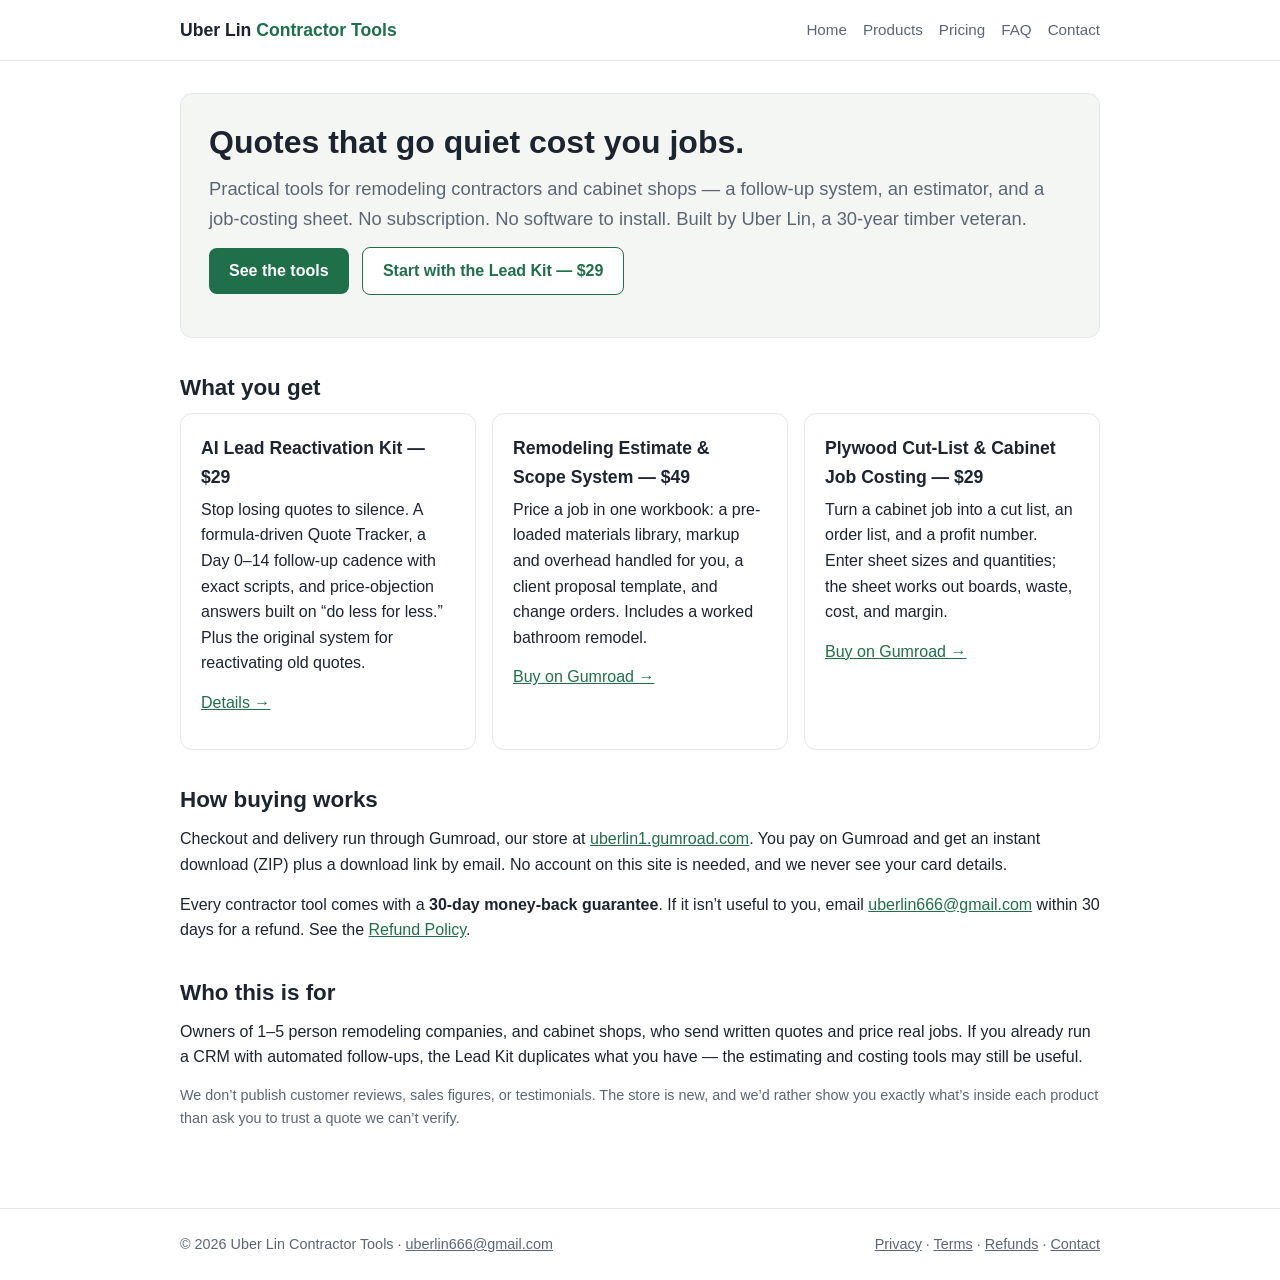
==== index.html @ 4d38e3a9 "Initial website: Uber Lin Contractor Tools" ====
<!DOCTYPE html>
<html lang="en">
<head>
<meta charset="utf-8">
<meta name="viewport" content="width=device-width, initial-scale=1">
<title>Uber Lin Contractor Tools — Practical tools for remodeling contractors</title>
<meta name="description" content="Practical, ready-to-use tools for remodeling contractors and cabinet shops: quote follow-up, estimating, and job costing. Built by Uber Lin, a 30-year timber veteran.">
<link rel="stylesheet" href="styles.css">
</head>
<body>
<header class="site"><div class="nav">
<a class="brand" href="index.html">Uber Lin <span>Contractor Tools</span></a>
<nav class="links"><a href="index.html">Home</a><a href="products.html">Products</a><a href="pricing.html">Pricing</a><a href="faq.html">FAQ</a><a href="contact.html">Contact</a></nav>
</div></header>
<main>
<section class="hero">
<h1>Quotes that go quiet cost you jobs.</h1>
<p class="lede">Practical tools for remodeling contractors and cabinet shops — a follow-up system, an estimator, and a job-costing sheet. No subscription. No software to install. Built by Uber Lin, a 30-year timber veteran.</p>
<p><a class="button" href="products.html">See the tools</a> &nbsp; <a class="button ghost" href="product-lead-kit.html">Start with the Lead Kit — $29</a></p>
</section>

<h2>What you get</h2>
<div class="cards">
<div class="card"><h3>AI Lead Reactivation Kit — $29</h3>
<p>Stop losing quotes to silence. A formula-driven Quote Tracker, a Day 0–14 follow-up cadence with exact scripts, and price-objection answers built on “do less for less.” Plus the original system for reactivating old quotes.</p>
<p><a href="product-lead-kit.html">Details →</a></p></div>
<div class="card"><h3>Remodeling Estimate &amp; Scope System — $49</h3>
<p>Price a job in one workbook: a pre-loaded materials library, markup and overhead handled for you, a client proposal template, and change orders. Includes a worked bathroom remodel.</p>
<p><a href="https://uberlin1.gumroad.com/l/llpdcp">Buy on Gumroad →</a></p></div>
<div class="card"><h3>Plywood Cut-List &amp; Cabinet Job Costing — $29</h3>
<p>Turn a cabinet job into a cut list, an order list, and a profit number. Enter sheet sizes and quantities; the sheet works out boards, waste, cost, and margin.</p>
<p><a href="https://uberlin1.gumroad.com/l/iuatrx">Buy on Gumroad →</a></p></div>
</div>

<h2>How buying works</h2>
<p>Checkout and delivery run through Gumroad, our store at <a href="https://uberlin1.gumroad.com/">uberlin1.gumroad.com</a>. You pay on Gumroad and get an instant download (ZIP) plus a download link by email. No account on this site is needed, and we never see your card details.</p>
<p>Every contractor tool comes with a <strong>30-day money-back guarantee</strong>. If it isn’t useful to you, email <a href="mailto:uberlin666@gmail.com">uberlin666@gmail.com</a> within 30 days for a refund. See the <a href="refund.html">Refund Policy</a>.</p>

<h2>Who this is for</h2>
<p>Owners of 1–5 person remodeling companies, and cabinet shops, who send written quotes and price real jobs. If you already run a CRM with automated follow-ups, the Lead Kit duplicates what you have — the estimating and costing tools may still be useful.</p>
<p class="muted small">We don’t publish customer reviews, sales figures, or testimonials. The store is new, and we’d rather show you exactly what’s inside each product than ask you to trust a quote we can’t verify.</p>
</main>
<footer class="site"><div class="inner">
<span>© 2026 Uber Lin Contractor Tools · <a href="mailto:uberlin666@gmail.com">uberlin666@gmail.com</a></span>
<span><a href="privacy.html">Privacy</a> · <a href="terms.html">Terms</a> · <a href="refund.html">Refunds</a> · <a href="contact.html">Contact</a></span>
</div></footer>
</body>
</html>
---- styles.css ----
/* Uber Lin Contractor Tools — shared stylesheet. No frameworks, no tracking. */
:root { --ink: #1c2430; --muted: #5b6675; --accent: #1f6f4a; --accent-dark: #17573a; --line: #e3e7ec; --bg: #ffffff; --soft: #f4f6f3; }
* { box-sizing: border-box; }
body { margin: 0; font-family: -apple-system, BlinkMacSystemFont, "Segoe UI", Roboto, Helvetica, Arial, sans-serif; color: var(--ink); background: var(--bg); line-height: 1.6; }
a { color: var(--accent); }
header.site { border-bottom: 1px solid var(--line); }
.nav { max-width: 960px; margin: 0 auto; padding: 16px 20px; display: flex; flex-wrap: wrap; gap: 8px 20px; align-items: center; justify-content: space-between; }
.brand { font-weight: 700; font-size: 1.1rem; color: var(--ink); text-decoration: none; }
.brand span { color: var(--accent); }
nav.links { display: flex; flex-wrap: wrap; gap: 4px 16px; }
nav.links a { color: var(--muted); text-decoration: none; font-size: 0.95rem; }
nav.links a:hover { color: var(--ink); text-decoration: underline; }
main { max-width: 960px; margin: 0 auto; padding: 32px 20px 64px; }
h1 { font-size: 2rem; line-height: 1.25; margin: 0 0 12px; }
h2 { font-size: 1.4rem; margin: 32px 0 8px; }
h3 { font-size: 1.1rem; margin: 24px 0 6px; }
p { margin: 0 0 14px; }
.lede { font-size: 1.15rem; color: var(--muted); }
.hero { background: var(--soft); border: 1px solid var(--line); border-radius: 12px; padding: 28px; margin-bottom: 32px; }
.button { display: inline-block; background: var(--accent); color: #fff; padding: 10px 20px; border-radius: 8px; text-decoration: none; font-weight: 600; }
.button:hover { background: var(--accent-dark); }
.button.ghost { background: #fff; color: var(--accent); border: 1px solid var(--accent); }
.cards { display: grid; grid-template-columns: repeat(auto-fit, minmax(260px, 1fr)); gap: 16px; }
.card { border: 1px solid var(--line); border-radius: 12px; padding: 20px; }
.card h3 { margin-top: 0; }
.price { font-size: 1.5rem; font-weight: 700; }
.price small { font-size: 0.9rem; color: var(--muted); font-weight: 400; }
.muted { color: var(--muted); }
.small { font-size: 0.9rem; }
table { width: 100%; border-collapse: collapse; margin: 12px 0 20px; }
th, td { text-align: left; padding: 10px 12px; border-bottom: 1px solid var(--line); vertical-align: top; }
th { background: var(--soft); }
ul { margin: 0 0 14px; padding-left: 22px; }
footer.site { border-top: 1px solid var(--line); }
footer.site .inner { max-width: 960px; margin: 0 auto; padding: 24px 20px; color: var(--muted); font-size: 0.9rem; display: flex; flex-wrap: wrap; gap: 8px 20px; justify-content: space-between; }
footer.site a { color: var(--muted); }
.note { background: #fff8e6; border: 1px solid #ead9a0; border-radius: 8px; padding: 12px 16px; }
@media (max-width: 600px) { h1 { font-size: 1.6rem; } main { padding-top: 24px; } }
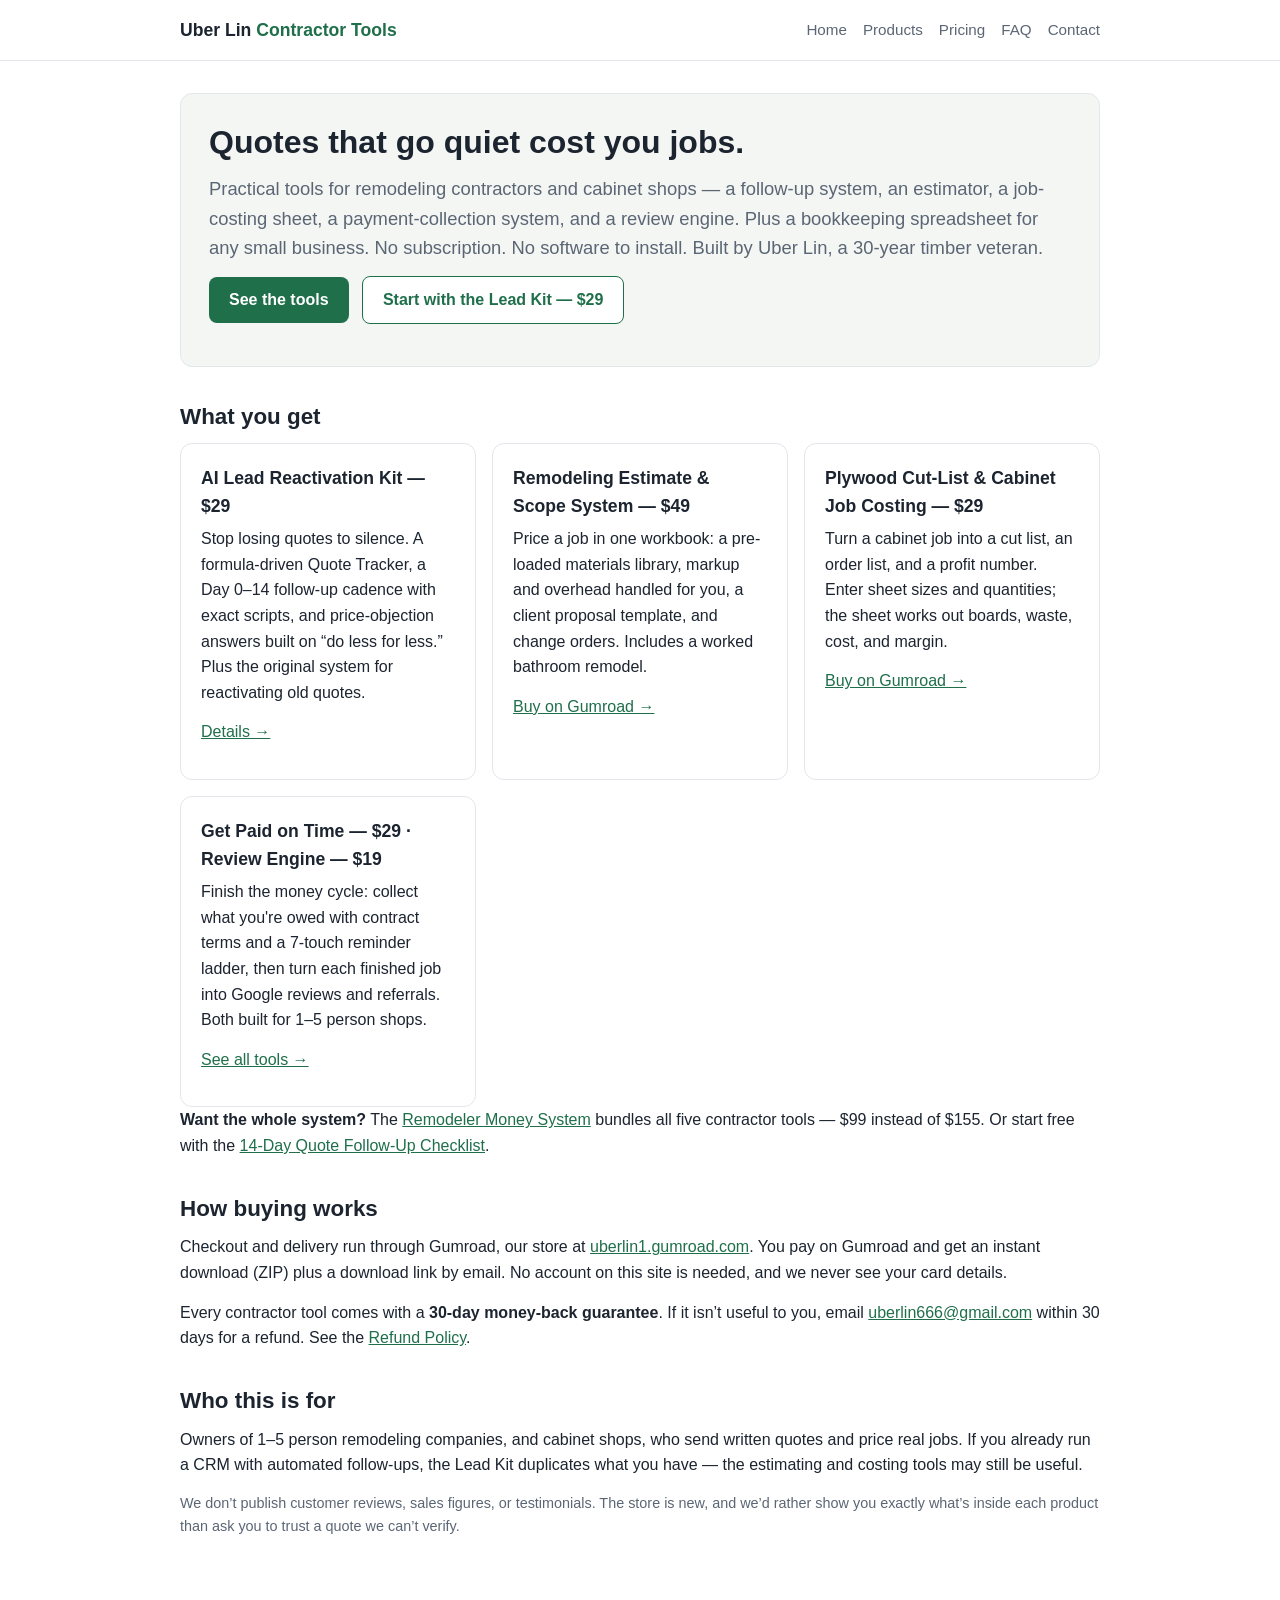
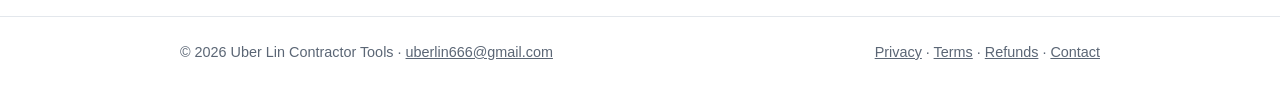
==== commit 0061d3f4: "Add 2026-11-21 products: Get Paid, Review Engine, Bookkeeping, free checklist, Remodeler Money Syste" ====
--- a/index.html
+++ b/index.html
@@ -15,7 +15,7 @@
 <main>
 <section class="hero">
 <h1>Quotes that go quiet cost you jobs.</h1>
-<p class="lede">Practical tools for remodeling contractors and cabinet shops — a follow-up system, an estimator, and a job-costing sheet. No subscription. No software to install. Built by Uber Lin, a 30-year timber veteran.</p>
+<p class="lede">Practical tools for remodeling contractors and cabinet shops — a follow-up system, an estimator, a job-costing sheet, a payment-collection system, and a review engine. Plus a bookkeeping spreadsheet for any small business. No subscription. No software to install. Built by Uber Lin, a 30-year timber veteran.</p>
 <p><a class="button" href="products.html">See the tools</a> &nbsp; <a class="button ghost" href="product-lead-kit.html">Start with the Lead Kit — $29</a></p>
 </section>
 
@@ -30,7 +30,11 @@
 <div class="card"><h3>Plywood Cut-List &amp; Cabinet Job Costing — $29</h3>
 <p>Turn a cabinet job into a cut list, an order list, and a profit number. Enter sheet sizes and quantities; the sheet works out boards, waste, cost, and margin.</p>
 <p><a href="https://uberlin1.gumroad.com/l/iuatrx">Buy on Gumroad →</a></p></div>
+<div class="card"><h3>Get Paid on Time — $29 · Review Engine — $19</h3>
+<p>Finish the money cycle: collect what you're owed with contract terms and a 7-touch reminder ladder, then turn each finished job into Google reviews and referrals. Both built for 1–5 person shops.</p>
+<p><a href="products.html">See all tools →</a></p></div>
 </div>
+<p><strong>Want the whole system?</strong> The <a href="https://uberlin1.gumroad.com/l/ohvyw">Remodeler Money System</a> bundles all five contractor tools — $99 instead of $155. Or start free with the <a href="https://uberlin1.gumroad.com/l/iaygqs">14-Day Quote Follow-Up Checklist</a>.</p>
 
 <h2>How buying works</h2>
 <p>Checkout and delivery run through Gumroad, our store at <a href="https://uberlin1.gumroad.com/">uberlin1.gumroad.com</a>. You pay on Gumroad and get an instant download (ZIP) plus a download link by email. No account on this site is needed, and we never see your card details.</p>
